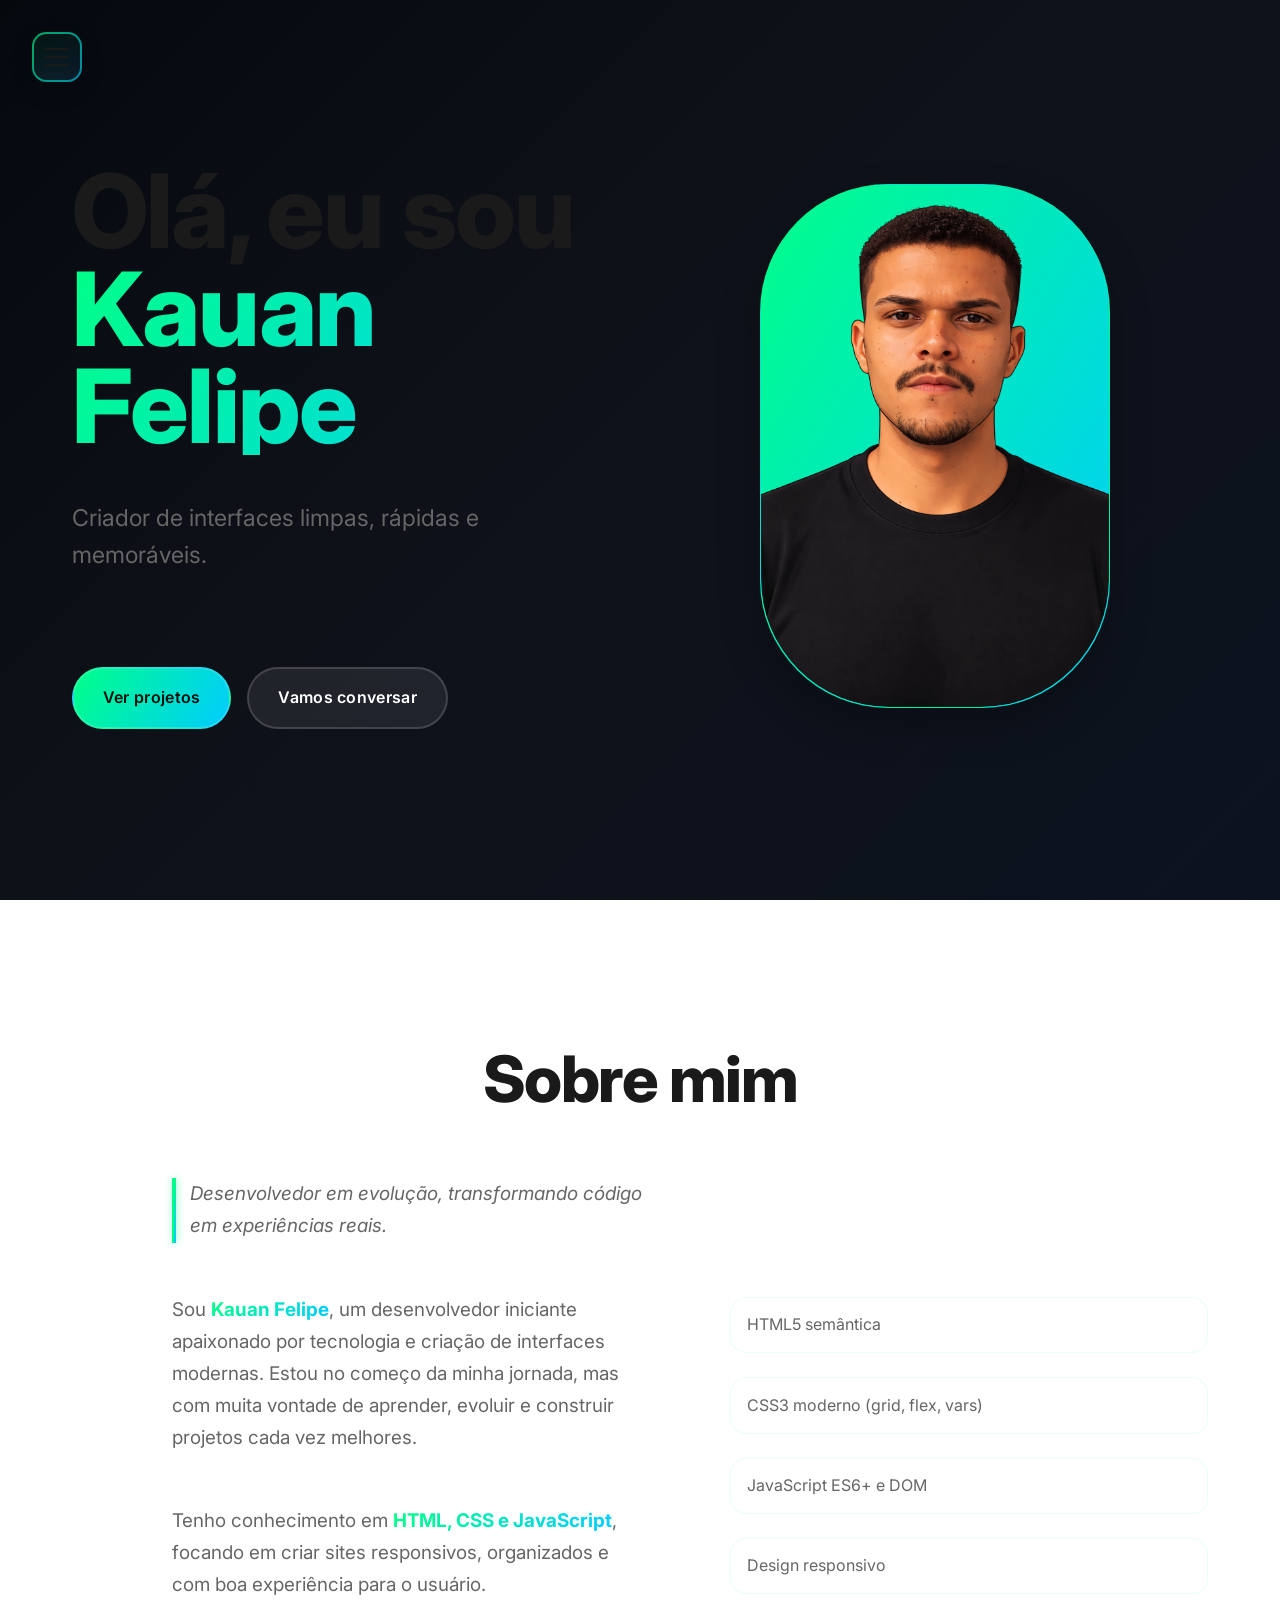
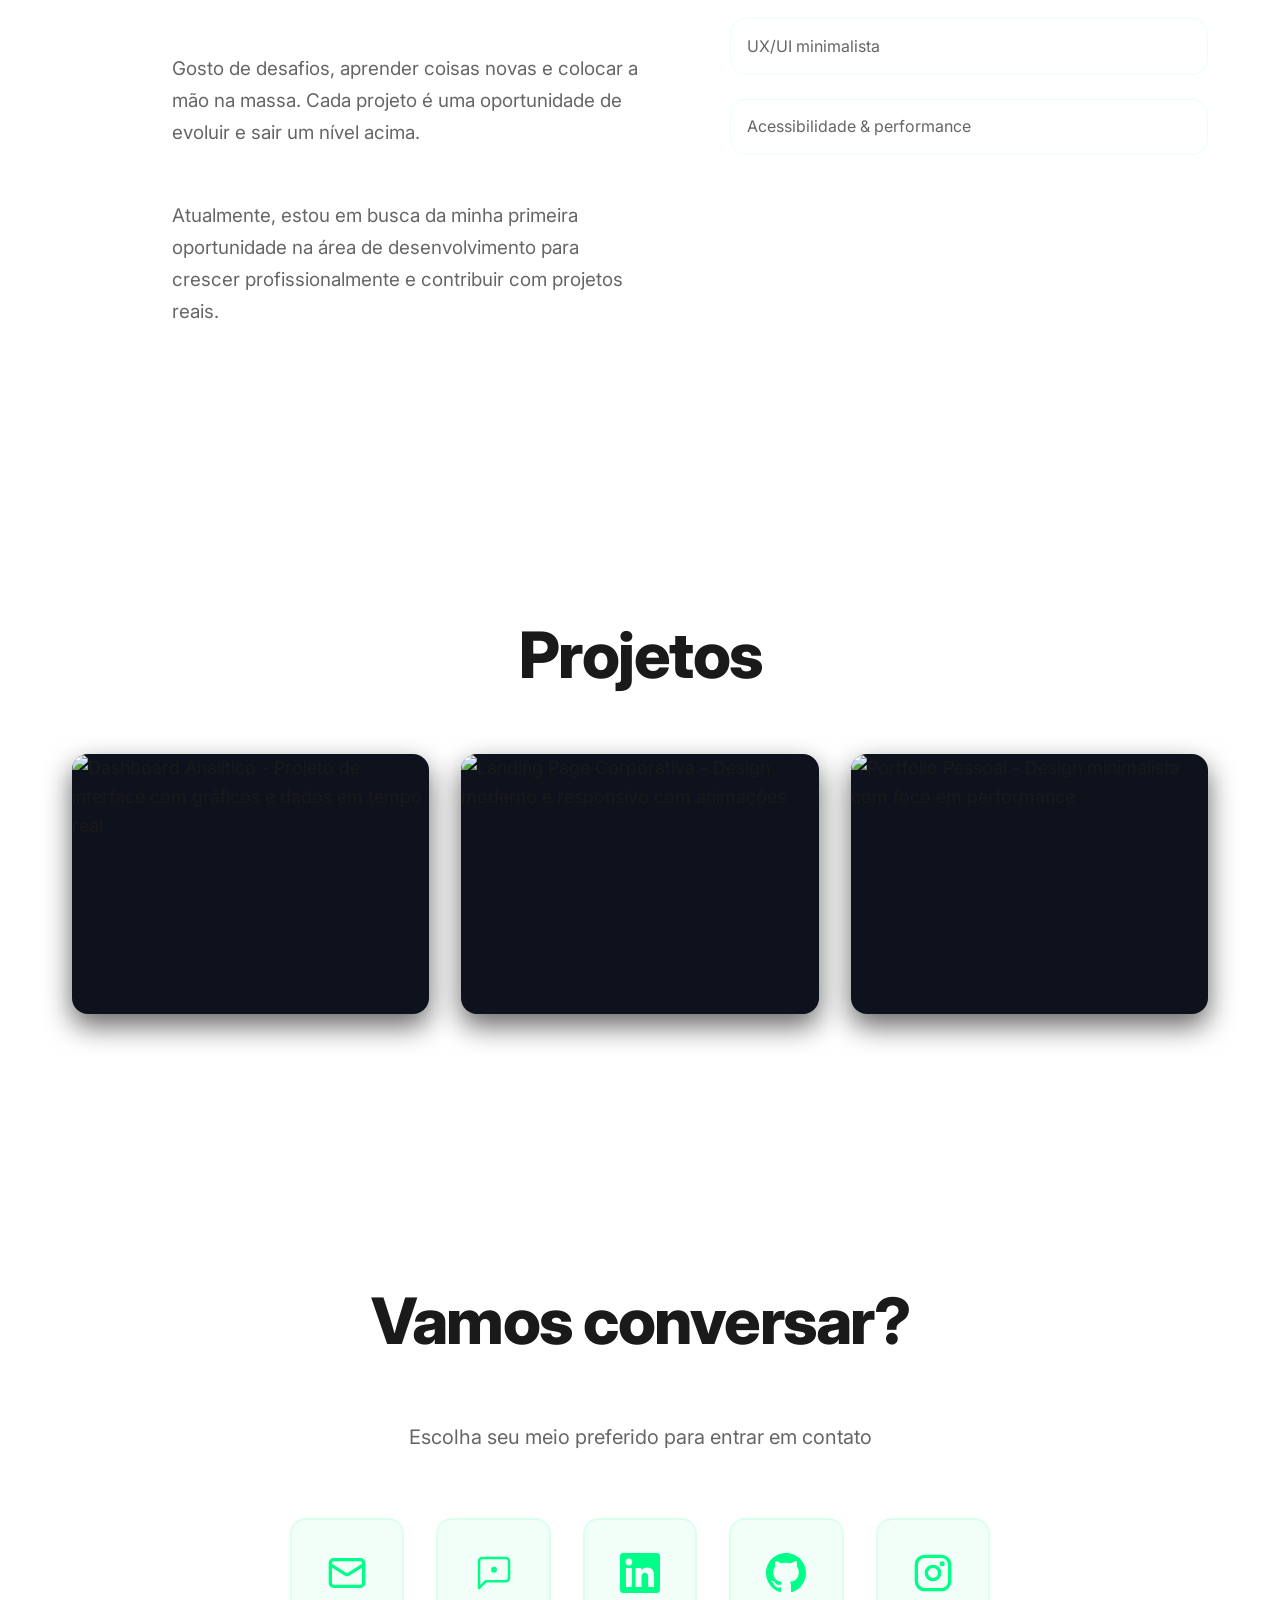
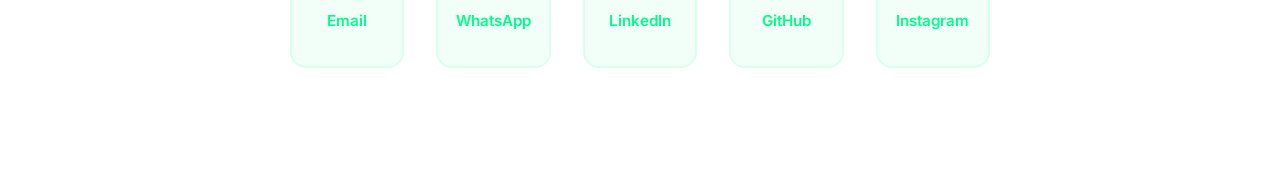
==== Portfolio/index.html @ 5ed7df3d "Add files via upload" ====
﻿<!DOCTYPE html>
<html lang="pt-BR">
<head>
  <meta charset="UTF-8" />
  <meta name="viewport" content="width=device-width, initial-scale=1.0, viewport-fit=cover" />
  <meta name="theme-color" content="#0a0a0a" />
  <meta name="description" content="Portfólio de Kauan Felipe - Desenvolvedor Front-end e Designer de interfaces" />
  <title>Kauan Felipe | Portfólio</title>
  <link rel="icon" type="image/x-icon" href="assets/img/Logo.png" />
  <link rel="preconnect" href="https://fonts.googleapis.com" />
  <link rel="preconnect" href="https://fonts.gstatic.com" crossorigin />
  <link href="https://fonts.googleapis.com/css2?family=Inter:wght@300;400;500;600;700;800&display=swap" rel="stylesheet" />
  <link rel="stylesheet" href="https://cdn.jsdelivr.net/npm/bootstrap-icons@1.11.3/font/bootstrap-icons.min.css" />
  <link rel="stylesheet" href="assets/css/style.css" />
</head>
<body>
  <!-- Botão Hamburger Fixo -->
  <button class="menu-toggle" id="menuToggle" aria-label="Abrir menu" aria-controls="sidebar" aria-expanded="false" type="button">
    <span></span>
    <span></span>
    <span></span>
  </button>

  <!-- Sidebar -->
  <nav class="sidebar" id="sidebar" aria-label="Menu lateral" tabindex="-1">
    <div class="logo-container">
      <img src="assets/img/Logo.png" alt="Logo de Kauan Felipe" class="logo-sidebar" loading="lazy" />
    </div>
    <ul class="nav-menu">
      <li><a href="#home" class="nav-item active"><i class="bi bi-house-door" aria-hidden="true"></i> Início</a></li>
      <li><a href="#about" class="nav-item"><i class="bi bi-person" aria-hidden="true"></i> Sobre</a></li>
      <li><a href="#projects" class="nav-item"><i class="bi bi-briefcase" aria-hidden="true"></i> Projetos</a></li>
      <li><a href="#contact" class="nav-item"><i class="bi bi-envelope" aria-hidden="true"></i> Contato</a></li>
    </ul>
    <div class="sidebar-footer">
      <p class="sidebar-copy">&copy; <span id="sidebarYear"></span> Kauan Felipe</p>
    </div>
  </nav>

  <!-- Overlay -->
  <div class="sidebar__overlay" id="overlay" tabindex="-1" aria-hidden="true"></div>

  <!-- Conteúdo principal -->
  <main class="main" id="main-content">
    <section id="home" class="hero">
      <div class="container hero__grid">
        <div class="hero__left reveal">
          <h1 class="hero__title">
            <span class="hero__line">Olá, eu sou</span>
            <span class="hero__line highlight">Kauan Felipe</span>
          </h1>
          <p class="hero__subtitle">Criador de interfaces limpas, rápidas e memoráveis.</p>
          <div class="hero__actions">
            <a href="#projects" class="btn btn--primary">Ver projetos</a>
            <a href="#contact" class="btn btn--secondary">Vamos conversar</a>
          </div>
        </div>

        <div class="hero__right reveal">
          <picture>
            <img src="assets/img/foto.png" alt="Kauan Felipe - Desenvolvedor Front-end" loading="lazy" class="hero__photo" />
          </picture>
        </div>
      </div>
    </section>

    <section id="about" class="section reveal">
      <div class="container">
        <h2 class="section__title">Sobre mim</h2>
        <div class="about__grid">
          <div class="about__text">
          <p class="destaque">Desenvolvedor em evolução, transformando código em experiências reais.</p>
    <p>Sou <strong>Kauan Felipe</strong>, um desenvolvedor iniciante apaixonado por tecnologia e criação de interfaces modernas.
      Estou no começo da minha jornada, mas com muita vontade de aprender, evoluir e construir projetos cada vez melhores.</p>
    <p>
      Tenho conhecimento em <strong>HTML, CSS e JavaScript</strong>, focando em criar sites responsivos, organizados e com boa experiência para o usuário.
    </p>
    <p>Gosto de desafios, aprender coisas novas e colocar a mão na massa. Cada projeto é uma oportunidade de evoluir e sair um nível acima. </p>
    <p>Atualmente, estou em busca da minha primeira oportunidade na área de desenvolvimento para crescer profissionalmente e contribuir com projetos reais.</p>
          </div>
          <div class="about__skills">
            <h3>Habilidades</h3>
            <ul class="status">
              <li>HTML5 semântica</li>
              <li>CSS3 moderno (grid, flex, vars)</li>
              <li>JavaScript ES6+ e DOM</li>
              <li>Design responsivo</li>
              <li>UX/UI minimalista</li>
              <li>Acessibilidade & performance</li>
            </ul>
          </div>
        </div>
      </div>
    </section>

    <section id="projects" class="section reveal">
      <div class="container">
        <h2 class="section__title">Projetos</h2>
        <div class="projects__grid">
          <article class="project">
            <div class="project__image">
              <img src="https://images.unsplash.com/photo-1519389950473-47ba0277781c?w=600&h=450&fit=crop" alt="Dashboard Analítico - Projeto de interface com gráficos e dados em tempo real" loading="lazy" />
              <div class="project__overlay">
                <h3>Dashboard Analítico</h3>
                <p>JavaScript, CSS Grid, API REST</p>
                <a href="#" class="project__link">Ver projeto →</a>
              </div>
            </div>
          </article>

          <article class="project">
            <div class="project__image">
              <img src="https://images.unsplash.com/photo-1498050108023-c5249f4df085?w=600&h=450&fit=crop" alt="Landing Page Corporativa - Design moderno e responsivo com animações" loading="lazy" />
              <div class="project__overlay">
                <h3>Landing Page Corporativa</h3>
                <p>SEO técnico, animações CSS, responsividade</p>
                <a href="#" class="project__link">Ver projeto →</a>
              </div>
            </div>
          </article>

          <article class="project">
            <div class="project__image">
              <img src="https://images.unsplash.com/photo-1521791136064-7986c2920216?w=600&h=450&fit=crop" alt="Portfólio Pessoal - Design minimalista com foco em performance" loading="lazy" />
              <div class="project__overlay">
                <h3>Portfólio Pessoal</h3>
                <p>Arquitetura visual, performance e animação</p>
                <a href="#" class="project__link">Ver projeto →</a>
              </div>
            </div>
          </article>
        </div>
      </div>
    </section>

    <section id="contact" class="section reveal">
      <div class="container contact">
        <h2 class="section__title">Vamos conversar?</h2>
        <p class="contact__subtitle">Escolha seu meio preferido para entrar em contato</p>
        
        <div class="contact__channels" role="list">
          <a href="mailto:contato.kauanfelipeoli@gmail.com" class="contact__icon" role="listitem" title="Email" aria-label="Enviar email">
            <svg class="icon" viewBox="0 0 24 24" fill="none" stroke="currentColor" stroke-width="2" aria-hidden="true">
              <rect x="2" y="4" width="20" height="16" rx="2"></rect>
              <path d="m22 7-8.97 5.7a1.94 1.94 0 0 1-2.06 0L2 7"></path>
            </svg>
            <span class="icon__label">Email</span>
          </a>
          
          <a href="https://wa.me/5538984352816" target="_blank" rel="noopener noreferrer" class="contact__icon" role="listitem" title="WhatsApp" aria-label="Conversar no WhatsApp">
            <svg class="icon" viewBox="0 0 24 24" fill="none" stroke="currentColor" stroke-width="1.5" stroke-linecap="round" stroke-linejoin="round" aria-hidden="true">
              <path d="M21 15a2 2 0 0 1-2 2H7l-4 4V5a2 2 0 0 1 2-2h14a2 2 0 0 1 2 2z"></path>
              <circle cx="12" cy="10" r="1"></circle>
            </svg>
            <span class="icon__label">WhatsApp</span>
          </a>
          
          <a href="https://www.linkedin.com/in/kauanfos004" target="_blank" rel="noopener noreferrer" class="contact__icon" role="listitem" title="LinkedIn" aria-label="Conectar no LinkedIn">
            <svg class="icon" viewBox="0 0 24 24" fill="currentColor" aria-hidden="true">
              <path d="M20.447 20.452h-3.554v-5.569c0-1.328-.027-3.037-1.852-3.037-1.853 0-2.136 1.445-2.136 2.939v5.667H9.351V9h3.414v1.561h.046c.477-.9 1.637-1.85 3.37-1.85 3.601 0 4.267 2.37 4.267 5.455v6.286zM5.337 7.433c-1.144 0-2.063-.926-2.063-2.065 0-1.138.92-2.063 2.063-2.063 1.14 0 2.064.925 2.064 2.063 0 1.139-.925 2.065-2.064 2.065zm1.782 13.019H3.555V9h3.564v11.452zM22.225 0H1.771C.792 0 0 .774 0 1.729v20.542C0 23.227.792 24 1.771 24h20.451C23.2 24 24 23.227 24 22.271V1.729C24 .774 23.2 0 22.222 0h.003z"/>
            </svg>
            <span class="icon__label">LinkedIn</span>
          </a>
          
          <a href="https://github.com/KAUANZn004" target="_blank" rel="noopener noreferrer" class="contact__icon" role="listitem" title="GitHub" aria-label="Ver GitHub">
            <svg class="icon" viewBox="0 0 24 24" fill="currentColor" aria-hidden="true">
              <path d="M12 0c-6.626 0-12 5.373-12 12 0 5.302 3.438 9.8 8.207 11.387.599.111.793-.261.793-.577v-2.234c-3.338.726-4.033-1.416-4.033-1.416-.546-1.387-1.333-1.756-1.333-1.756-1.089-.745.083-.729.083-.729 1.205.084 1.839 1.237 1.839 1.237 1.07 1.834 2.807 1.304 3.492.997.107-.775.418-1.305.762-1.604-2.665-.305-5.467-1.334-5.467-5.931 0-1.311.469-2.381 1.236-3.221-.124-.303-.535-1.524.117-3.176 0 0 1.008-.322 3.301 1.23.957-.266 1.983-.399 3.003-.404 1.02.005 2.047.138 3.006.404 2.291-1.552 3.297-1.23 3.297-1.23.653 1.653.242 2.874.118 3.176.77.84 1.235 1.911 1.235 3.221 0 4.609-2.807 5.624-5.479 5.921.43.372.823 1.102.823 2.222v 3.293c0 .319.192.694.801.576 4.765-1.589 8.199-6.086 8.199-11.386 0-6.627-5.373-12-12-12z"/>
            </svg>
            <span class="icon__label">GitHub</span>
          </a>
          
          <a href="https://www.instagram.com/kauanfel_4" target="_blank" rel="noopener noreferrer" class="contact__icon" role="listitem" title="Instagram" aria-label="Seguir no Instagram">
            <svg class="icon" viewBox="0 0 24 24" fill="currentColor" aria-hidden="true">
              <rect x="2" y="2" width="20" height="20" rx="5" ry="5" fill="none" stroke="currentColor" stroke-width="2"/>
              <circle cx="12" cy="12" r="4" fill="none" stroke="currentColor" stroke-width="2"/>
              <circle cx="17.5" cy="6.5" r="1.5" fill="currentColor"/>
            </svg>
            <span class="icon__label">Instagram</span>
          </a>
        </div>
      </div>
    </section>
  </main>

  <div id="particles-js"></div>

  <script src="https://cdn.jsdelivr.net/npm/particles.js"></script>
  <script src="assets/js/script.js" defer></script>
</body>
</html>
---- Portfolio/assets/css/style.css ----
﻿/* ============================================
   CSS VARIABLES & RESET
   ============================================ */
:root {
  --bg: #0a0a0a;
  --text: #f8f8f8;
  --muted: #9fa6b2;
  --base: #ffffff;
  --accent-a: #00ff88;
  --accent-b: #00ccff;
  --radius: 1rem;
  
  /* Responsive spacing */
  --space-xs: clamp(0.5rem, 2vw, 1rem);
  --space-sm: clamp(1rem, 3vw, 1.5rem);
  --space-md: clamp(1.5rem, 4vw, 2rem);
  --space-lg: clamp(2rem, 6vw, 3rem);
  --space-xl: clamp(3rem, 8vw, 5rem);
  
  /* Fluid typography */
  --fs-xs: clamp(0.75rem, 1.5vw, 0.875rem);
  --fs-sm: clamp(0.875rem, 1.8vw, 1rem);
  --fs-base: clamp(1rem, 2vw, 1.125rem);
  --fs-lg: clamp(1.125rem, 2.5vw, 1.5rem);
  --fs-xl: clamp(1.5rem, 3.5vw, 2rem);
  --fs-2xl: clamp(2rem, 5vw, 3rem);
  --fs-3xl: clamp(2.5rem, 6vw, 3.5rem);
  --fs-4xl: clamp(3rem, 8vw, 5rem);
  --fs-5xl: clamp(3.5rem, 10vw, 6.5rem);
}

/* Reset */
*,
*::before,
*::after {
  box-sizing: border-box;
  margin: 0;
  padding: 0;
}

html {
  scroll-behavior: smooth;
  -webkit-font-smoothing: antialiased;
  -moz-osx-font-smoothing: grayscale;
}

body {
  min-height: 100vh;
  background-color: var(--bg);
  color: var(--text);
  font-family: "Inter", system-ui, -apple-system, "Segoe UI", Roboto, "Helvetica Neue", sans-serif;
  font-size: var(--fs-base);
  line-height: 1.6;
  overflow-x: hidden;
  display: flex;
}

/* ============================================
   SIDEBAR
   ============================================ */
.sidebar {
  position: fixed;
  top: 0;
  left: 0;
  width: 100%;
  height: 100vh;
  max-width: 200px;
  background:
    radial-gradient(circle at top left, rgba(0, 255, 136, 0.14), transparent 42%),
    radial-gradient(circle at bottom right, rgba(0, 204, 255, 0.1), transparent 45%),
    linear-gradient(135deg, #05090e 0%, #0f1119 42%, #0c131f 100%);
  border-right: 1px solid rgba(0, 255, 136, 0.2);
  z-index: 1000;
  backdrop-filter: blur(8px);
  transform: translateX(-100%);
  transition: transform 0.4s cubic-bezier(0.4, 0, 0.2, 1);
  overflow-y: auto;
  -webkit-overflow-scrolling: touch;
}

.sidebar.active {
  transform: translateX(0);
}

.logo-container {
  display: flex;
  justify-content: center;
  align-items: center;
  margin-bottom: var(--space-lg);
  padding: var(--space-sm);
}

.logo-sidebar {
  width: clamp(60px, 15vw, 80px);
  height: auto;
  object-fit: contain;
  transition: all 0.3s ease;
}

.nav-menu {
  flex: 1;
  display: flex;
  flex-direction: column;
  gap: var(--space-sm);
}

.nav-item {
  display: flex;
  align-items: center;
  gap: var(--space-sm);
  padding: var(--space-sm);
  text-decoration: none;
  color: rgba(236, 246, 255, 0.9);
  border-radius: var(--radius);
  border: 1px solid transparent;
  transition: all 0.3s ease;
}

.nav-item:hover,
.nav-item.active {
  background: linear-gradient(120deg, rgba(0, 255, 136, 0.14), rgba(0, 204, 255, 0.12));
  border-color: rgba(0, 255, 136, 0.22);
}

.nav-item i {
  font-size: var(--fs-lg);
  line-height: 1;
  color: var(--accent-a);
  transition: color 0.3s ease, transform 0.3s ease;
}

.nav-item:hover i,
.nav-item.active i {
  color: var(--accent-b);
  transform: translateX(2px);
}

.sidebar-footer {
  margin-top: auto;
  display: flex;
  flex-direction: column;
  gap: var(--space-sm);
  padding-top: var(--space-md);
  border-top: 1px solid rgba(255, 255, 255, 0.05);
}

.sidebar-copy {
  color: rgba(236, 246, 255, 0.55);
  font-size: var(--fs-xs);
  text-align: center;
  letter-spacing: 0.02em;
}

.sidebar-footer .social__link {
  display: inline-flex;
  align-items: center;
  gap: 0.6rem;
  color: rgba(236, 246, 255, 0.75);
  text-decoration: none;
  font-size: var(--fs-sm);
  font-weight: 500;
  padding: 0.5rem 0.65rem;
  border-radius: 0.7rem;
  border: 1px solid transparent;
  background: rgba(255, 255, 255, 0.02);
  transition: all 0.3s ease;
}

.sidebar-footer .social__link i {
  color: var(--accent-a);
  font-size: 1rem;
  transition: color 0.3s ease, transform 0.3s ease;
}

.sidebar-footer .social__link:hover,
.sidebar-footer .social__link:focus {
  color: var(--base);
  background: linear-gradient(120deg, rgba(0, 255, 136, 0.14), rgba(0, 204, 255, 0.1));
  border-color: rgba(0, 255, 136, 0.22);
  transform: translateX(3px);
}

.sidebar-footer .social__link:hover i,
.sidebar-footer .social__link:focus i {
  color: var(--accent-b);
  transform: scale(1.08);
}

.sidebar__overlay {
  display: block;
  position: fixed;
  inset: 0;
  background: rgba(2, 7, 15, 0.62);
  z-index: 999;
  opacity: 0;
  visibility: hidden;
  pointer-events: none;
  transition: opacity 0.3s ease;
}

.sidebar__overlay.active {
  opacity: 1;
  visibility: visible;
  pointer-events: auto;
}

body.menu-open {
  overflow: hidden;
}

body.menu-open .menu-toggle {
  left: calc(200px + var(--space-sm));
}


.sidebar__logo:hover img,
.sidebar__logo:focus img {
  transform: scale(1.1);
}

/* ============================================
   MAIN LAYOUT
   ============================================ */
.main {
  flex: 1;
  width: 100%;
  margin-left: 0;
  transition: margin-left 0.4s ease;
}

.main.sidebar-active {
  margin-left: 200px;
}

/* ============================================
   MENU TOGGLE (HAMBURGER)
   ============================================ */
.menu-toggle {
  position: fixed;
  top: var(--space-md);
  left: var(--space-md);
  z-index: 1001;
  background:
    linear-gradient(rgba(5, 9, 14, 0.92), rgba(12, 19, 31, 0.92)) padding-box,
    linear-gradient(120deg, rgba(0, 255, 136, 0.65), rgba(0, 204, 255, 0.65)) border-box;
  border: 2px solid transparent;
  width: 50px;
  height: 50px;
  border-radius: 0.9rem;
  cursor: pointer;
  display: flex;
  flex-direction: column;
  justify-content: center;
  align-items: center;
  gap: 6px;
  padding: 0;
  transition: all 0.3s cubic-bezier(0.4, 0, 0.2, 1);
  backdrop-filter: blur(8px);
  box-shadow: 0 8px 24px rgba(0, 204, 255, 0.2);
}

.menu-toggle:hover {
  box-shadow: 0 10px 30px rgba(0, 255, 136, 0.28);
  transform: translateY(-1px);
}

.menu-toggle:focus {
  outline: 2px solid var(--accent-a);
  outline-offset: 2px;
}

.menu-toggle span {
  display: block;
  width: 24px;
  height: 2px;
  background: linear-gradient(120deg, #ffffff, #d8fff0);
  border-radius: 1px;
  transition: all 0.3s cubic-bezier(0.4, 0, 0.2, 1);
}

.menu-toggle[aria-expanded="true"] {
  box-shadow: 0 12px 32px rgba(0, 204, 255, 0.28);
}

/* Transformar hamburger em X ao abrir */
.menu-toggle[aria-expanded="true"] span:nth-child(1) {
  transform: rotate(45deg) translate(8px, 8px);
}

.menu-toggle[aria-expanded="true"] span:nth-child(2) {
  opacity: 0;
  transform: translateX(-10px);
}

.menu-toggle[aria-expanded="true"] span:nth-child(3) {
  transform: rotate(-45deg) translate(7px, -7px);
}

.container {
  width: 100%;
  max-width: 1200px;
  margin: 0 auto;
  padding: 0 var(--space-md);
}


/* ============================================
   HERO SECTION
   ============================================ */
.hero {
  min-height: 100vh;
  display: flex;
  align-items: center;
  justify-content: center;
  padding: var(--space-xl) 0;
  background: linear-gradient(135deg, #05090e 0%, #0f1119 42%, #0c131f 100%);
}

.hero__grid {
  display: grid;
  grid-template-columns: 1fr 1fr;
  gap: var(--space-lg);
  align-items: center;
  width: 100%;
}

.hero__left,
.hero__right {
  display: flex;
  flex-direction: column;
  gap: var(--space-md);
  width: 100%;
  min-width: 0;
}

.hero__title {
  font-weight: 800;
  font-size: var(--fs-5xl);
  line-height: 0.95;
  letter-spacing: -0.02em;
  margin: 0;
}

.hero__line {
  display: block;
}

.highlight {
  background: linear-gradient(120deg, #00ff88, #00ccff);
  -webkit-background-clip: text;
  -webkit-text-fill-color: transparent;
  background-clip: text;
  color: transparent;
}

.hero__subtitle {
  color: var(--muted);
  font-size: var(--fs-lg);
  margin: 0;
}

.hero__actions {
  display: flex;
  gap: var(--space-sm);
  flex-wrap: wrap;
  margin-top: var(--space-md);
}

.hero__photo {
  width: 100%;
  height: auto;
  max-width: 400px;
  aspect-ratio: auto;
  object-fit: contain;
  border-radius: 8rem;
  display: block;
  margin: 0 auto;
}

.hero__right {
  position: relative;
  background: linear-gradient(120deg, #00ff88, #00ccff);
  border: 1px solid rgba(0, 255, 136, 0.25);
  border-radius: 8rem;
  box-shadow: 0 20px 40px rgba(0, 0, 0, 0.25);
  padding: 0;
  overflow: hidden;
}

/* ============================================
   BUTTONS
   ============================================ */
.btn {
  display: inline-flex;
  align-items: center;
  justify-content: center;
  border-radius: 999px;
  border: 2px solid rgba(255, 255, 255, 0.15);
  font-weight: 600;
  font-size: var(--fs-sm);
  letter-spacing: 0.02em;
  cursor: pointer;
  transition: all 0.3s ease;
  padding: clamp(0.75rem, 2vw, 1rem) clamp(1.25rem, 3vw, 1.8rem);
  text-decoration: none;
  white-space: nowrap;
  outline: 2px solid transparent;
  outline-offset: 2px;
}

.btn:hover,
.btn:focus {
  outline-color: currentColor;
}

.btn--primary {
  background: linear-gradient(120deg, #00ff88, #00ccff);
  color: #03110a;
}

.btn--primary:hover,
.btn--primary:focus {
  transform: translateY(-2px);
  box-shadow: 0 15px 35px rgba(0, 204, 255, 0.22);
}

.btn--secondary {
  background: rgba(255, 255, 255, 0.08);
  color: var(--base);
}

.btn--secondary:hover,
.btn--secondary:focus {
  background: rgba(255, 255, 255, 0.18);
}

/* ============================================
   SECTIONS
   ============================================ */
.section {
  padding: var(--space-xl) 0;
}

.section__title {
  font-size: var(--fs-4xl);
  font-weight: 800;
  letter-spacing: -0.02em;
  margin-bottom: var(--space-lg);
  text-align: center;
}

.reveal {
  opacity: 0;
  transform: translateY(40px);
  transition: opacity 0.8s ease, transform 0.8s ease;
}

.reveal.visible {
  opacity: 1;
  transform: translateY(0);
}

/* ============================================
   ABOUT SECTION
   ============================================ */
.about__grid {
  display: grid;
  grid-template-columns: 1fr 1fr;
  gap: var(--space-lg);
  align-items: start;
}

.about__text {
  display: flex;
  flex-direction: column;
  gap: var(--space-md);
}

.about__text p {
  color: var(--muted);
  font-size: var(--fs-lg);
  margin: 0;
  line-height: 1.7;
}

.about__skills {
  display: flex;
  flex-direction: column;
  gap: var(--space-md);
}

.about__skills h3 {
  color: var(--base);
  font-size: var(--fs-xl);
  margin: 0;
}

.skills {
  list-style: none;
  display: grid;
  gap: 0.7rem;
}

.skills li {
  color: var(--muted);
  font-size: var(--fs-sm);
  position: relative;
  padding-left: 1.8rem;
  line-height: 1.6;
}

.skills li::before {
  content: "→";
  position: absolute;
  left: 0;
  color: var(--accent-a);
  font-weight: 700;
}

/* ============================================
   PROJECTS SECTION
   ============================================ */
.projects__grid {
  display: grid;
  grid-template-columns: repeat(auto-fit, minmax(280px, 1fr));
  gap: var(--space-lg);
}

.project {
  border-radius: var(--radius);
  overflow: hidden;
  background: #0d121d;
  box-shadow: 0 12px 28px rgba(0, 0, 0, 0.6);
  transition: transform 0.4s ease, box-shadow 0.4s ease;
  height: 100%;
  display: flex;
  flex-direction: column;
}

.project:hover,
.project:focus-within {
  transform: translateY(-6px);
  box-shadow: 0 20px 45px rgba(0, 0, 0, 0.7);
}

.project__image {
  position: relative;
  width: 100%;
  padding-bottom: 75%;
  overflow: hidden;
}

.project__image img {
  position: absolute;
  top: 0;
  left: 0;
  width: 100%;
  height: 100%;
  object-fit: cover;
  transition: transform 0.6s ease;
  display: block;
}

.project:hover img,
.project:focus-within img {
  transform: scale(1.08);
}

.project__overlay {
  position: absolute;
  inset: 0;
  background: linear-gradient(180deg, rgba(0, 0, 0, 0.1) 0%, rgba(1, 7, 20, 0.76) 100%);
  display: flex;
  flex-direction: column;
  justify-content: flex-end;
  padding: var(--space-md);
  opacity: 0;
  transition: opacity 0.3s ease;
}

.project:hover .project__overlay,
.project:focus-within .project__overlay {
  opacity: 1;
}

.project__overlay h3 {
  margin: 0 0 var(--space-xs) 0;
  font-size: var(--fs-xl);
  white-space: nowrap;
  overflow: hidden;
  text-overflow: ellipsis;
}

.project__overlay p {
  margin: 0 0 var(--space-sm) 0;
  color: var(--muted);
  font-size: var(--fs-sm);
  white-space: nowrap;
  overflow: hidden;
  text-overflow: ellipsis;
}

.project__link {
  color: var(--accent-a);
  font-weight: 700;
  text-decoration: none;
  font-size: var(--fs-sm);
  transition: color 0.3s ease;
}

.project__link:hover,
.project__link:focus {
  color: var(--accent-b);
  outline: 2px solid var(--accent-b);
  outline-offset: 2px;
}

/* ============================================
   CONTACT SECTION
   ============================================ */
.contact {
  text-align: center;
}

.contact__subtitle {
  color: var(--muted);
  font-size: var(--fs-lg);
  margin: 0 auto var(--space-xl);
  max-width: 600px;
  line-height: 1.7;
}

.contact__channels {
  display: grid;
  grid-template-columns: repeat(auto-fit, minmax(100px, 1fr));
  gap: var(--space-lg);
  max-width: 700px;
  margin: 0 auto;
  list-style: none;
}

.contact__icon {
  display: flex;
  flex-direction: column;
  align-items: center;
  justify-content: center;
  gap: var(--space-sm);
  text-decoration: none;
  padding: var(--space-md);
  border-radius: var(--radius);
  background: rgba(0, 255, 136, 0.05);
  border: 2px solid rgba(0, 255, 136, 0.1);
  transition: all 0.3s ease;
  color: var(--base);
  outline: 2px solid transparent;
  outline-offset: 2px;
  min-height: 140px;
}

.contact__icon:hover,
.contact__icon:focus {
  background: linear-gradient(135deg, rgba(0, 255, 136, 0.15), rgba(0, 204, 255, 0.1));
  border-color: rgba(0, 255, 136, 0.3);
  transform: translateY(-6px);
  box-shadow: 0 12px 28px rgba(0, 255, 136, 0.15);
  outline-color: var(--accent-a);
}

.contact__icon .icon {
  width: clamp(2rem, 5vw, 2.5rem);
  height: auto;
  display: block;
  transition: transform 0.3s ease, color 0.3s ease;
  color: #00ff88;
}

.contact__icon:hover .icon,
.contact__icon:focus .icon {
  transform: scale(1.15);
  color: #00ccff;
}

.contact__icon .icon__label {
  font-size: var(--fs-xs);
  font-weight: 600;
  color: var(--muted);
  transition: color 0.3s ease;
  white-space: nowrap;
}

.contact__icon:hover .icon__label,
.contact__icon:focus .icon__label {
  color: var(--base);
}

/* ============================================
   MEDIA QUERIES (Mobile-First)
   ============================================ */

/* Small Mobile Devices (< 480px) */
@media (max-width: 479px) {
  :root {
    --fs-5xl: clamp(2rem, 8vw, 3rem);
  }

  .sidebar {
    width: 80vw;
    max-width: 300px;
  }

  .main {
    margin-left: 0;
  }

  .main.sidebar-active {
    margin-left: 0;
  }

  .hero {
    padding: var(--space-lg) 0;
  }

  .hero__grid {
    gap: var(--space-md);
  }

  .hero__actions {
    flex-direction: column;
  }

  .btn {
    width: 100%;
  }

  .about__grid {
    grid-template-columns: 1fr;
  }

  .projects__grid {
    grid-template-columns: 1fr;
  }

  .contact__channels {
    grid-template-columns: repeat(2, 1fr);
    gap: var(--space-md);
  }

  .contact__icon {
    min-height: 120px;
    padding: var(--space-sm);
  }

  .nav__list {
    gap: 1.25rem;
  }

  .section {
    padding: var(--space-lg) 0;
  }
}

/* Tablets (480px - 768px) */
@media (min-width: 480px) and (max-width: 768px) {
  .sidebar {
    width: 80vw;
    max-width: 300px;
  }

  .main {
    margin-left: 0;
  }

  .main.sidebar-active {
    margin-left: 0;
  }

  .hero__grid {
    grid-template-columns: 1fr;
    gap: var(--space-lg);
  }

  .hero__right {
    order: -1;
  }

  .hero__left {
    text-align: center;
  }

  .hero__actions {
    justify-content: center;
  }

  .about__grid {
    grid-template-columns: 1fr;
  }

  .projects__grid {
    grid-template-columns: 1fr;
  }

  .contact__channels {
    grid-template-columns: repeat(3, 1fr);
    gap: var(--space-md);
  }

  .contact__icon {
    min-height: 130px;
  }

  .hero {
    padding: var(--space-lg) 0;
  }

  .section {
    padding: var(--space-lg) 0;
  }
}

/* Desktop / Large Tablet (> 768px) */
@media (min-width: 769px) {
  .hero__left {
    text-align: left;
  }

  .hero__actions {
    justify-content: flex-start;
  }

  .about__grid {
    gap: var(--space-xl);
  }

  .contact__channels {
    grid-template-columns: repeat(5, 1fr);
    gap: var(--space-lg);
  }

  .contact__icon {
    min-height: 150px;
  }
}

/* Extra Large Screens (> 1200px) */
@media (min-width: 1201px) {
  .container {
    max-width: 1400px;
  }

  .project__image {
    padding-bottom: 70%;
  }
}

/* Ultra Wide Screens (> 1600px) */
@media (min-width: 1601px) {
  .container {
    max-width: 1600px;
  }
}

/* Landscape Orientation */
@media (max-height: 600px) and (orientation: landscape) {
  .hero {
    min-height: auto;
    padding: var(--space-md) 0;
  }

  .nav__list {
    gap: 0.75rem;
  }

  .hero__title {
    font-size: var(--fs-3xl);
  }
}

/* Reduced Motion */
@media (prefers-reduced-motion: reduce) {
  *,
  *::before,
  *::after {
    animation-duration: 0.01ms !important;
    animation-iteration-count: 1 !important;
    transition-duration: 0.01ms !important;
  }

  html {
    scroll-behavior: auto;
  }
}

/* High Contrast */
@media (prefers-contrast: more) {
  :root {
    --muted: #c4cad1;
  }

  .nav__link,
  .social__link {
    font-weight: 600;
  }
}

/* Dark Mode (native preference - already dark by default) */
@media (prefers-color-scheme: light) {
  :root {
    --bg: #ffffff;
    --text: #1a1a1a;
    --muted: #666666;
  }

  body {
    background-color: var(--bg);
    color: var(--text);
  }

  .sidebar {
    background: linear-gradient(135deg, #ffffff 0%, #f5f5f5 100%);
    border-right-color: rgba(0, 0, 0, 0.1);
  }

  .menu-toggle {
    background:
      linear-gradient(rgba(255, 255, 255, 0.95), rgba(245, 245, 245, 0.95)) padding-box
      linear-gradient(120deg, rgba(0, 180, 98, 0.55), rgba(0, 140, 200, 0.55)) border-box;
    box-shadow: 0 8px 24px rgba(0, 0, 0, 0.12);
  }

  .menu-toggle span {
    background: #1a1a1a;
  }

  .sidebar__overlay {
    background: rgba(20, 26, 36, 0.4);
  }

  .nav__link {
    color: #999;
  }

  .social__link {
    color: #bbb;
  }

  .hero {
    background: linear-gradient(135deg, #ffffff 0%, #f9f9f9 42%, #f0f0f0 100%);
  }

  .project {
    background: #f5f5f5;
  }

  .contact__icon {
    background: rgba(0, 255, 136, 0.08);
  }
}

/* SIDEBAR STYLING */
.sidebar {
  position: fixed;
  top: 0;
  left: 0;
  width: 200px;
  height: 100vh;
  background: linear-gradient(135deg, #0a0a0a 0%, #0f0f0f 100%);
  border-right: 1px solid rgba(255, 255, 255, 0.05);
  padding: 0;
  z-index: 1000;
  backdrop-filter: blur(8px);
  transition: transform 0.4s cubic-bezier(0.4, 0, 0.2, 1);
}

.sidebar__overlay {
  display: block;
  position: fixed;
  top: 0;
  left: 0;
  width: 100%;
  height: 100%;
  background: rgba(0, 0, 0, 0.8);
  z-index: 999;
  opacity: 0;
  visibility: hidden;
  pointer-events: none;
  transition: opacity 0.3s ease;
}

.sidebar__overlay.active {
  opacity: 1;
  visibility: visible;
  pointer-events: auto;
}

.sidebar__content {
  display: flex;
  flex-direction: column;
  height: 100%;
  padding: 3rem 2rem;
  position: relative;
}

.sidebar__logo {
  display: flex;
  justify-content: center;
  align-items: center;
  margin-bottom: 3rem;
  transition: all 0.3s ease;
  padding: 1rem 0.5rem;
  border-radius: 0.5rem;
  position: relative;
  text-decoration: none;
}

.sidebar__logo img {
  width: 80px;
  height: 80px;
  object-fit: contain;
  transition: all 0.3s ease;
}

.sidebar__logo:hover img {
  transform: translateX(4px);
}

.sidebar__logo:hover::after {
  width: 100%;
}

.sidebar__nav {
  flex: 1;
  display: flex;
  flex-direction: column;
  justify-content: flex-start;
}

.nav__list {
  list-style: none;
  display: flex;
  flex-direction: column;
  gap: 2rem;
}

.nav__link {
  color: #666;
  text-decoration: none;
  font-size: 1rem;
  font-weight: 500;
  position: relative;
  padding-left: 0.75rem;
  transition: color 0.3s ease;
}

.nav__link:hover {
  color: var(--base);
}

.nav__link.active {
  color: var(--base);
  border-left: 3px solid var(--accent-a);
  padding-left: 0.5rem;
}

/* REDES SOCIAIS */
.sidebar__social {
  display: flex;
  flex-direction: column;
  gap: 1.2rem;
  position: relative;
  bottom: 2rem;
  left: 2rem;
  right: 2rem;
}

.social__link {
  color: #444;
  text-decoration: none;
  font-size: 0.95rem;
  font-weight: 500;
  transition: color 0.3s ease;
}

.social__link:hover {
  color: var(--base);
}

/* HAMBURGUER BUTTON */
.hamburger {
  display: none;
  position: fixed;
  top: 1.5rem;
  right: 1.5rem;
  width: 50px;
  height: 50px;
  background: rgba(255, 255, 255, 0.1);
  border: 1px solid rgba(255, 255, 255, 0.1);
  border-radius: 50%;
  flex-direction: column;
  justify-content: center;
  align-items: center;
  gap: 6px;
  cursor: pointer;
  z-index: 2000;
  transition: all 0.3s ease;
}

.hamburger:hover {
  background: rgba(255, 255, 255, 0.15);
}

.hamburger span {
  width: 24px;
  height: 2px;
  background: var(--base);
  border-radius: 2px;
  transition: all 0.3s ease;
}

.hamburger.active span:nth-child(1) {
  transform: rotate(45deg) translateY(10px);
}

.hamburger.active span:nth-child(2) {
  opacity: 0;
}

.hamburger.active span:nth-child(3) {
  transform: rotate(-45deg) translateY(-10px);
}

/* MAIN CONTENT */
.main {
  margin-left: var(--sidebar-width);
  transition: margin-left 0.4s ease;
}

.container {
  width: 100%;
  max-width: 1200px;
  margin: 0 auto;
  padding: 0 clamp(1rem, 4vw, 2rem);
}

/* HERO SECTION */
.hero {
  min-height: 100vh;
  display: flex;
  align-items: center;
  justify-content: center;
  position: relative;
  padding-top: 4.5rem;
  background: linear-gradient(135deg, #05090e 0%, #0f1119 42%, #0c131f 100%);
}

.hero__grid {
  display: grid;
  grid-template-columns: 1fr 1fr;
  gap: 2.8rem;
  align-items: center;
  width: min(100%, 1350px);
}

.hero__left,
.hero__right {
  display: flex;
  flex-direction: column;
  gap: 1.3rem;
}

.hero__right {
  position: relative;
  left: 0;
  width: 100%;
  max-width: 350px;
  background: linear-gradient(120deg, #00ff88, #00ccff);
  border: 1px solid rgba(0, 255, 136, 0.25);
  border-radius: 8rem;
  box-shadow: 0 20px 40px rgba(0, 0, 0, 0.25);
  margin: 0 auto;
}

.hero__photo {
  width: 100%;
  max-width: 350px;
  height: auto;
  border-radius: 8rem;
  object-fit: contain;
  display: block;
  margin: 0 auto;
}

.hero__title {
  font-weight: 800;
  font-size: clamp(3rem, 8vw, 6.5rem);
  line-height: 0.95;
  letter-spacing: -1.8px;
  margin: 0;
}

.hero__line {
  display: block;
  object-fit: cover;
}

.highlight {
  background: linear-gradient(120deg, #00ff88, #00ccff);
  -webkit-background-clip: text;
  background-clip: text;
  color: transparent;
}

.hero__subtitle {
  color: var(--muted);
  font-size: clamp(1.05rem, 2vw, 1.45rem);
  margin-top: 1.5rem;
  margin-bottom: 2.5rem;
}

.hero__actions {
  display: flex;
  gap: 1rem;
  flex-wrap: wrap;
}

.btn {
  display: inline-block;
  border-radius: 999px;
  border: 2px solid rgba(255, 255, 255, 0.15);
  font-weight: 600;
  letter-spacing: 0.02em;
  cursor: pointer;
  transition: all 0.3s ease;
  padding: 1rem 1.8rem;
}

.btn--primary {
  background: linear-gradient(120deg, #00ff88, #00ccff);
  color: #03110a;
}

.btn--primary:hover {
  transform: translateY(-2px);
  box-shadow: 0 15px 35px rgba(0, 204, 255, 0.22);
}

.btn--secondary {
  background: rgba(255, 255, 255, 0.08);
  color: var(--base);
}

.btn--secondary:hover {
  background: rgba(255, 255, 255, 0.18);
}

.btn--large {
  margin-top: 1.75rem;
  font-size: 1.2rem;
  padding: 1.2rem 2.4rem;
}

.scroll-hint {
  position: relative;
  bottom: 1.75rem;
  left: 50%;
  transform: translateX(-50%);
  color: var(--muted);
  font-size: 0.95rem;
  letter-spacing: 0.09em;
  opacity: 0.9;
}

/* SECTIONS */
.section {
  padding: 8rem 0;
}

.section__title {
  font-size: clamp(2.6rem, 6vw, 4rem);
  font-weight: 800;
  letter-spacing: -1.5px;
  margin-bottom: 3rem;
  text-align: center;
}

.reveal {
  opacity: 0;
  transform: translateY(40px);
  transition: opacity 0.8s ease, transform 0.8s ease;
}

.reveal.visible {
  opacity: 1;
  transform: translateY(0);
}

/* ABOUT SECTION */
.about__grid {
  display: grid;
  margin-left: 100px;
  grid-template-columns: 1fr 1fr;
  gap: 5rem;
  align-items: start;
}

.about__text p,
.about__skills h3,
.skills li {
  color: var(--muted);
}

.about__text p {
  font-size: 1.18rem;
  margin-bottom: 1.2rem;
}

.about__skills h3 {
  position: relative;
  margin-left: 5rem;
  color: var(--base);
  margin-bottom: 1rem;
  font-size: 1.5rem;
}

.skills {
  position: relative;
  margin-left: 5rem;
  list-style: none;
  display: grid;
  gap: 0.7rem;
}

.skills li {
  position: relative;
  padding-left: 1.8rem;
  font-size: 1.1rem;
}

.skills li::before {
  content: "→";
  position: absolute;
  left: 0;
  color: var(--accent-a);
  font-weight: 700;
}

/* PROJECTS SECTION */
.projects__grid {
  display: grid;
  grid-template-columns: repeat(auto-fit, minmax(280px, 1fr));
  gap: 2rem;
}

.project {
  border-radius: var(--radius);
  overflow: hidden;
  background: #0d121d;
  box-shadow: 0 12px 28px rgba(0, 0, 0, 0.6);
  transition: transform 0.4s ease, box-shadow 0.4s ease;
}

.project:hover {
  transform: translateY(-6px);
  box-shadow: 0 20px 45px rgba(0, 0, 0, 0.7);
}

.project__image {
  position: relative;
  height: 260px;
}

.project__image img {
  object-fit: cover;
  width: 100%;
  height: 100%;
  transition: transform 0.6s ease;
}

.project:hover img {
  transform: scale(1.08);
}

.project__overlay {
  position: absolute;
  inset: 0;
  background: linear-gradient(180deg, rgba(0, 0, 0, 0.1) 0%, rgba(1, 7, 20, 0.76) 100%);
  display: flex;
  flex-direction: column;
  justify-content: flex-end;
  padding: 1.4rem;
  opacity: 0;
  transition: opacity 0.3s ease;
}

.project:hover .project__overlay,
.project:focus-within .project__overlay {
  opacity: 1;
}

.project__overlay h3 {
  margin-bottom: 0.4rem;
  font-size: 1.5rem;
}

.project__overlay p {
  margin-bottom: 1rem;
  color: var(--muted);
}

.project__link {
  color: var(--accent-a);
  font-weight: 700;
  text-decoration: none;
}

.project__link:hover {
  color: var(--accent-b);
}

/* CONTACT SECTION */
.contact {
  text-align: center;
}

.contact__subtitle {
  color: var(--muted);
  font-size: 1.25rem;
  margin-bottom: 4rem;
  max-width: 600px;
  margin-left: auto;
  margin-right: auto;
}

.contact__channels {
  display: grid;
  grid-template-columns: repeat(auto-fit, minmax(100px, 1fr));
  gap: 2rem;
  max-width: 700px;
  margin: 0 auto;
}

.contact__icon {
  display: flex;
  flex-direction: column;
  align-items: center;
  gap: 1rem;
  text-decoration: none;
  padding: 1.8rem 1.5rem;
  border-radius: 1rem;
  background: rgba(0, 255, 136, 0.05);
  border: 2px solid rgba(0, 255, 136, 0.1);
  transition: all 0.3s ease;
  color: var(--base);
}

.contact__icon:hover {
  background: linear-gradient(135deg, rgba(0, 255, 136, 0.15), rgba(0, 204, 255, 0.1));
  border-color: rgba(0, 255, 136, 0.3);
  transform: translateY(-6px);
  box-shadow: 0 12px 28px rgba(0, 255, 136, 0.15);
}

.contact__icon .icon {
  width: 2.5rem;
  height: 2.5rem;
  display: block;
  transition: transform 0.3s ease, color 0.3s ease;
  color: #00ff88;
}

.contact__icon:hover .icon {
  transform: scale(1.15);
  color: #00ccff;
}

.contact__icon .icon__label {
  font-size: 0.95rem;
  font-weight: 600;
  color: #00ff88;
  transition: color 0.3s ease;
}

.contact__icon:hover .icon__label {
  color: #00ccff;
}

@media (max-width: 980px) {
  .nav__list {
    gap: 1.25rem;
  }

  .about__grid {
    grid-template-columns: 1fr;
  }

  .hero__left {
    text-align: center;
  }

  .hero__title {
    letter-spacing: -1px;
  }

  .hero__actions {
    justify-content: center;
  }
}

/* TABLET (768px - 1024px) */
@media (max-width: 1024px) {
  :root {
    --sidebar-width: var(--sidebar-width-tablet);
  }

  .sidebar {
    width: var(--sidebar-width-tablet);
  }

  .main.sidebar-active {
    margin-left: var(--sidebar-width-tablet);
  }
}

/* MOBILE (< 768px) */
@media (max-width: 768px) {
  :root {
    --sidebar-width: 100vw;
  }

  .sidebar {
    width: 80vw;
    max-width: 320px;
    transform: translateX(-100%);
    z-index: 1001;
  }

  .sidebar.active {
    transform: translateX(0);
  }

  body.menu-open .menu-toggle {
    left: calc(min(80vw, 320px) + var(--space-sm));
  }

  .sidebar__overlay {
    display: block;
  }

  .hamburger {
    left: auto;
    right: 1.5rem;
  }

  .main.sidebar-active {
    margin-left: 0;
  }

  .hero__left {
    text-align: center;
  }

  .hero__title {
    letter-spacing: -1px;
  }

  .hero__actions {
    justify-content: center;
    flex-direction: column;
    width: 100%;
  }

  .btn {
    width: 100%;
    text-align: center;
  }

  .section {
    padding: 5rem 0;
  }

  .hero__grid {
    grid-template-columns: 1fr;
    text-align: center;
  }

  .hero__right {
    display: flex;
    justify-content: center;
  }

  .about__grid {
    grid-template-columns: 1fr;
    gap: 2rem;
  }

  .projects__grid {
    grid-template-columns: 1fr;
  }

  .project__image {
    height: 220px;
  }

  .contact__channels {
    grid-template-columns: repeat(3, 1fr);
    gap: 1.5rem;
  }

  .contact__icon {
    padding: 1.2rem 1rem;
  }

  .contact__icon .icon {
    font-size: 2rem;
  }

  .contact__icon .icon__label {
    font-size: 0.85rem;
  }

  .container {
    width: 100%;
    max-width: 1400px;
    margin: 0 auto;
    padding: 0 1rem;
  }
}

/* SMALL MOBILE (< 480px) */
@media (max-width: 480px) {
  .hero__title {
    font-size: clamp(2rem, 8vw, 3rem);
    letter-spacing: 0;
  }

  .hero__subtitle {
    font-size: 1rem;
  }

  .btn {
    padding: 0.8rem 1.5rem;
    font-size: 0.95rem;
  }

  .section__title {
    font-size: 2rem;
    margin-bottom: 2rem;
  }

  .sidebar__logo {
    width: 80px;
    height: 80px;
  }

  .nav__list {
    gap: 1.5rem;
  }

  .contact__channels {
    grid-template-columns: repeat(2, 1fr);
    gap: 1rem;
  }

  .contact__icon {
    padding: 1rem 0.8rem;
  }

  .contact__icon .icon {
    font-size: 1.8rem;
  }

  .contact__icon .icon__label {
    font-size: 0.75rem;
  }

  .section {
    padding: 3rem 0;
  }
}

/* EXTRA LARGE SCREENS (> 1400px) */
@media (min-width: 1401px) {
  .container {
    max-width: 1400px;
  }

  .hero__grid {
    width: min(100%, 1500px);
  }
}

/* Garantir copyright no final do sidebar */
.sidebar {
  display: flex;
  flex-direction: column;
}

.sidebar-footer {
  margin-top: auto;
  padding: var(--space-md) var(--space-sm) calc(var(--space-sm) + env(safe-area-inset-bottom));
}

/* ============================================
   ABOUT EXTRA (ESTILO DEV MODERNO)
   ============================================ */

/* frase destaque */
.destaque {
  font-size: var(--fs-lg);
  color: var(--muted);
  font-style: italic;
  position: relative;
  padding-left: 1rem;
  border-left: 2px solid var(--accent-a);
}

/* destaque glow leve */
.destaque::after {
  content: "";
  position: absolute;
  left: 0;
  top: 0;
  height: 100%;
  width: 2px;
  background: linear-gradient(180deg, var(--accent-a), var(--accent-b));
  box-shadow: 0 0 8px var(--accent-a);
}

/* deixar nome e tecnologias com cara tech */
.about__text strong {
  background: linear-gradient(120deg, var(--accent-a), var(--accent-b));
  -webkit-background-clip: text;
  background-clip: text;
  -webkit-text-fill-color: transparent;
  font-weight: 700;
}

/* LISTA STATUS (mini cards estilo github) */
.status {
  margin-top: var(--space-md);
  list-style: none;
  display: grid;
  gap: var(--space-sm);
}

/* CARD */
.status li {
  background: rgba(255, 255, 255, 0.03);
  border: 1px solid rgba(0, 255, 136, 0.08);
  padding: 0.9rem 1rem;
  border-radius: var(--radius);
  font-size: var(--fs-sm);
  color: var(--muted);
  transition: all 0.3s ease;
  backdrop-filter: blur(6px);
}

/* HOVER BONITO */
.status li:hover {
  transform: translateY(-4px);
  border-color: rgba(0, 255, 136, 0.3);
  box-shadow: 0 10px 25px rgba(0, 255, 136, 0.15);
  color: var(--base);
}

/* emoji alinhado */
.status li::marker {
  display: none;
}

/* animação suave ao aparecer */
.about__text p,
.destaque,
.status li {
  opacity: 0;
  transform: translateY(20px);
  animation: fadeUp 0.6s ease forwards;
}

.about__text p:nth-child(1) { animation-delay: 0.1s; }
.about__text p:nth-child(2) { animation-delay: 0.2s; }
.about__text p:nth-child(3) { animation-delay: 0.3s; }
.status li:nth-child(1) { animation-delay: 0.4s; }
.status li:nth-child(2) { animation-delay: 0.5s; }
.status li:nth-child(3) { animation-delay: 0.6s; }
.status li:nth-child(4) { animation-delay: 0.7s; }

@keyframes fadeUp {
  to {
    opacity: 1;
    transform: translateY(0);
  }
}

#particles-js {
  position: fixed;
  width: 100%;
  height: 100%;
  z-index: -1;
  top: 0;
  left: 0;
}
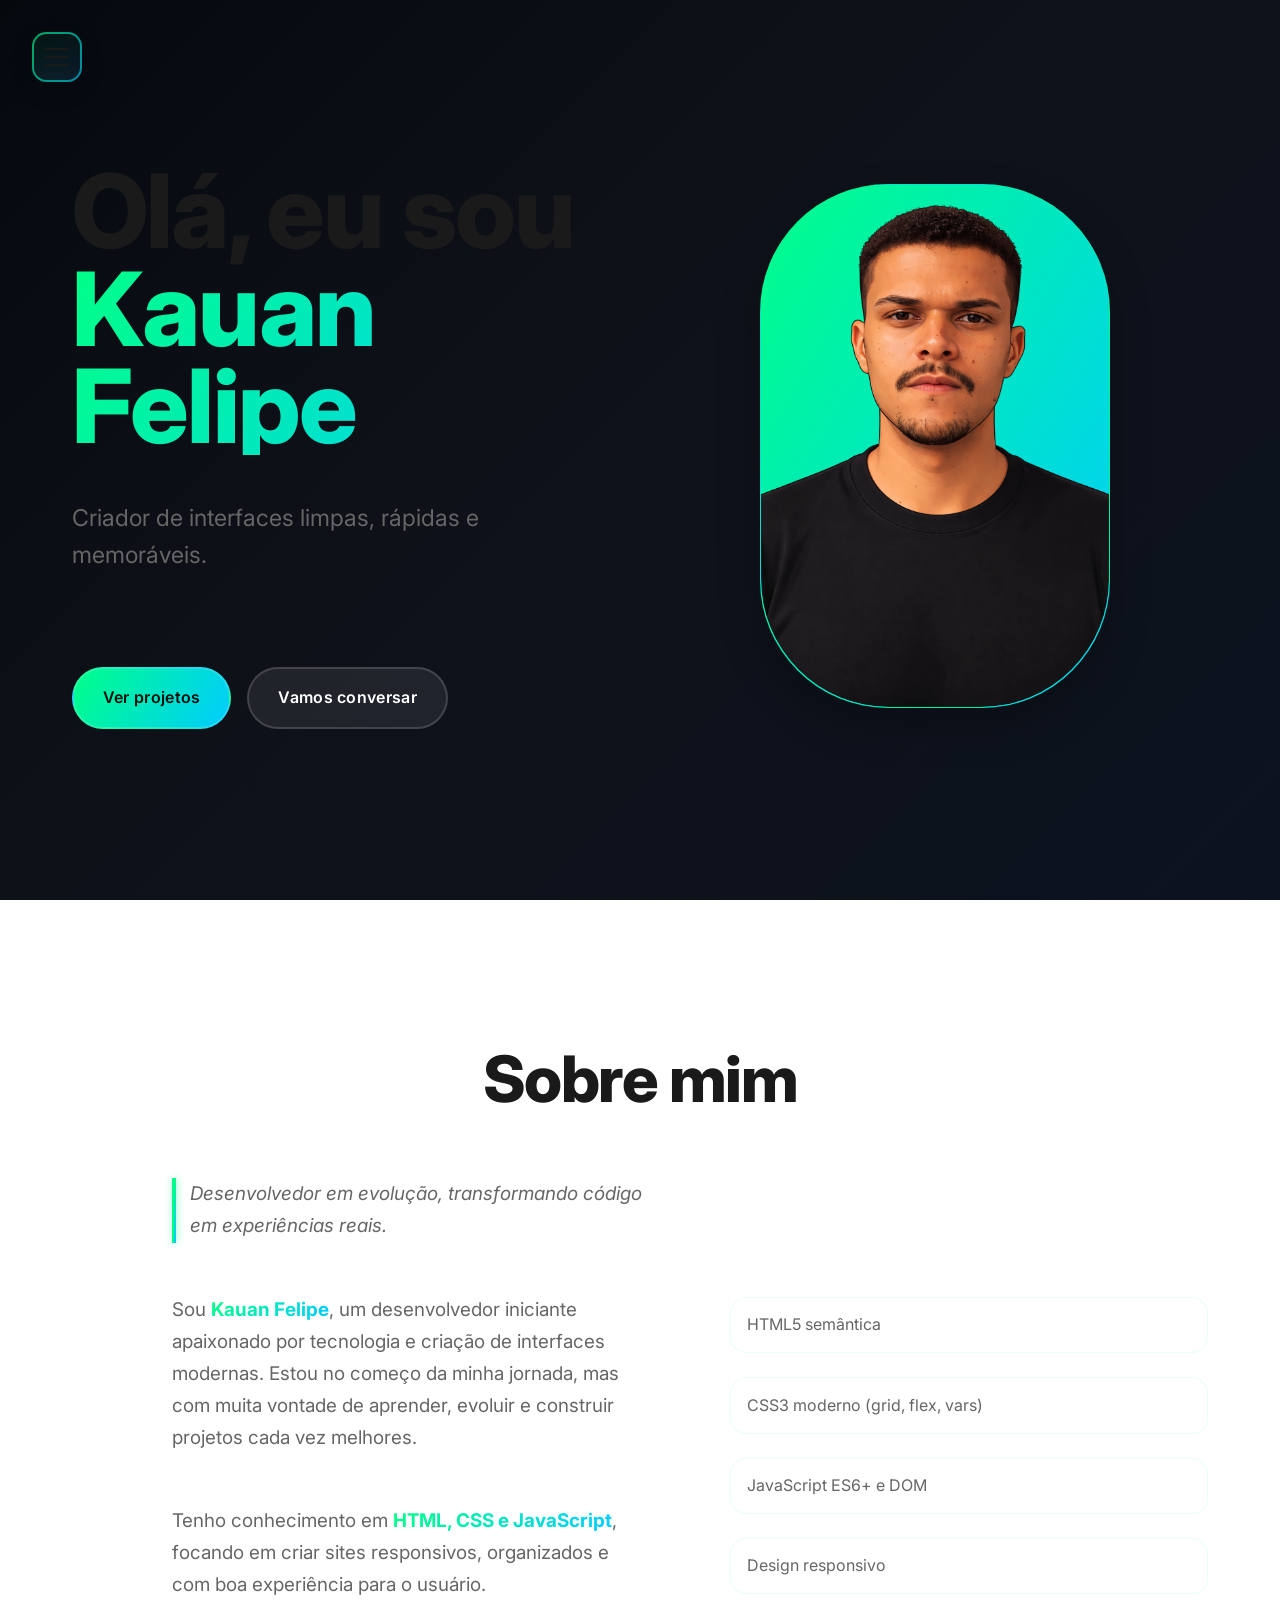
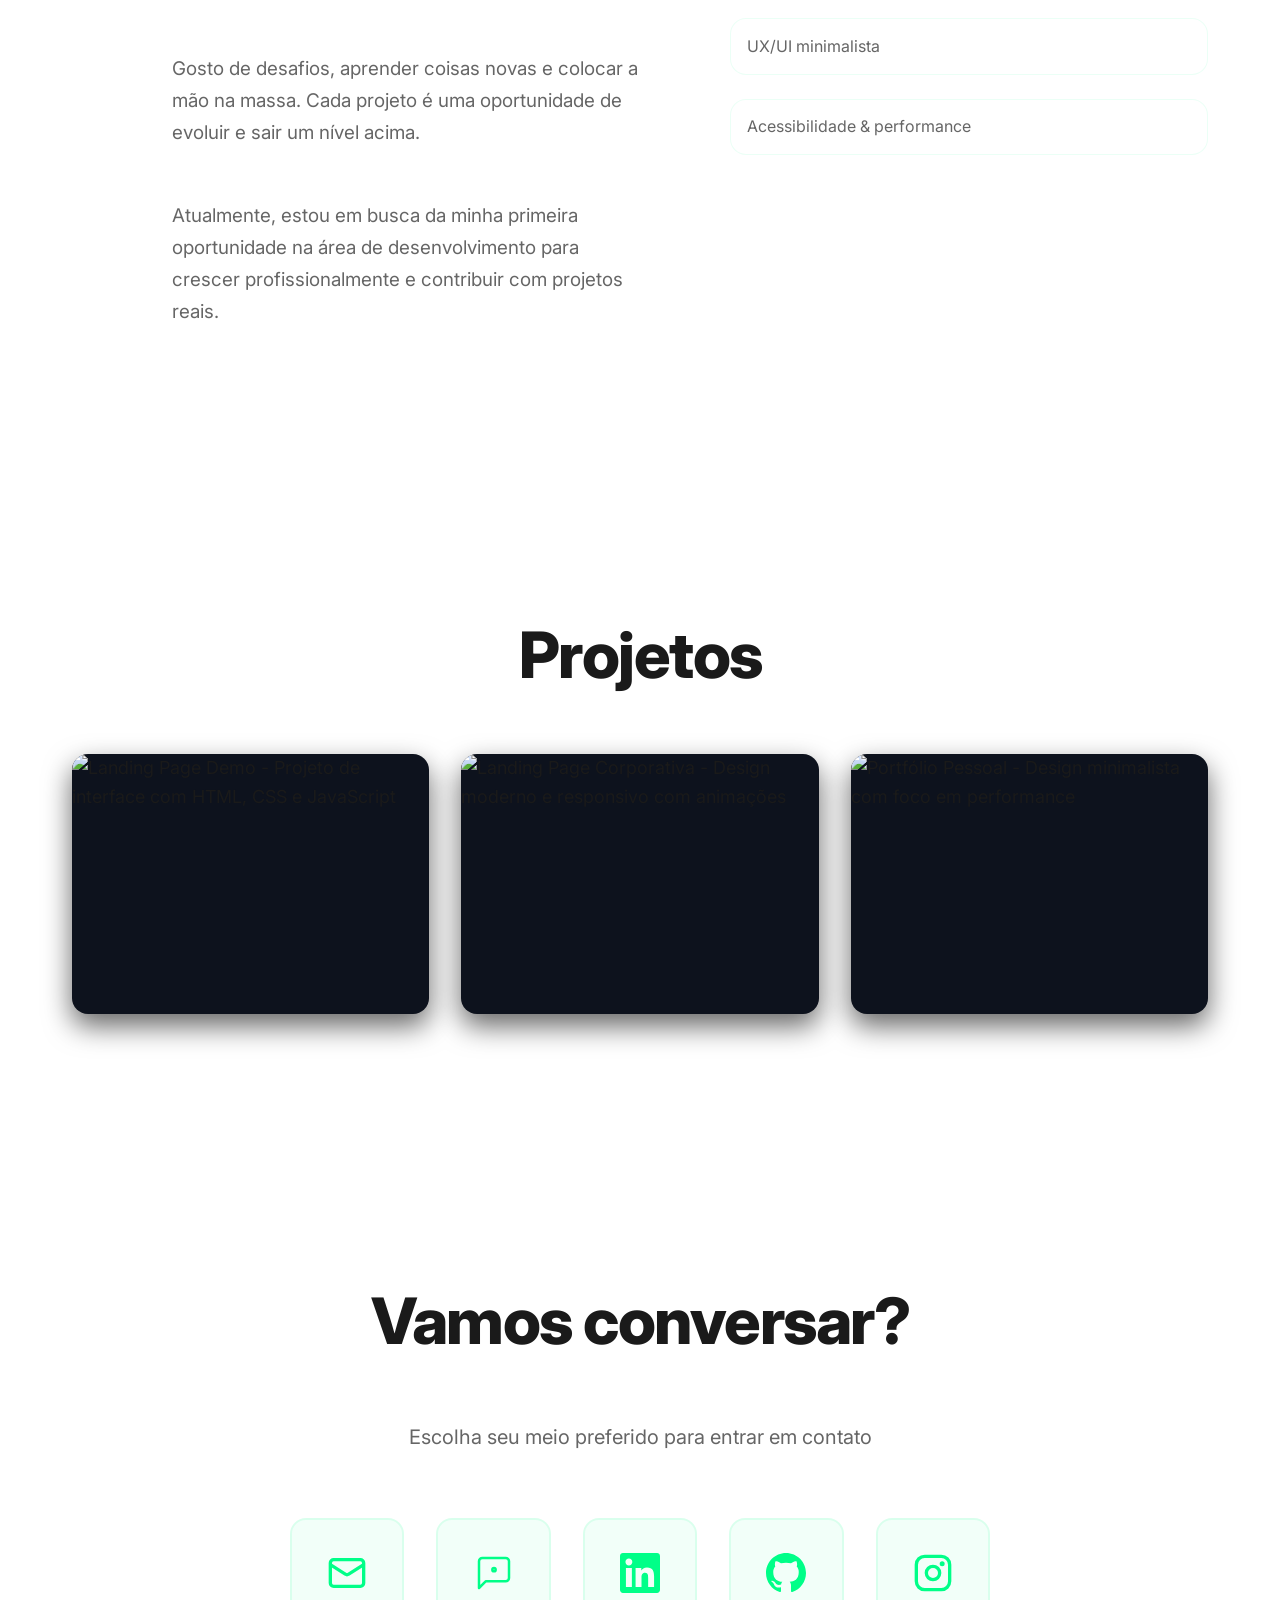
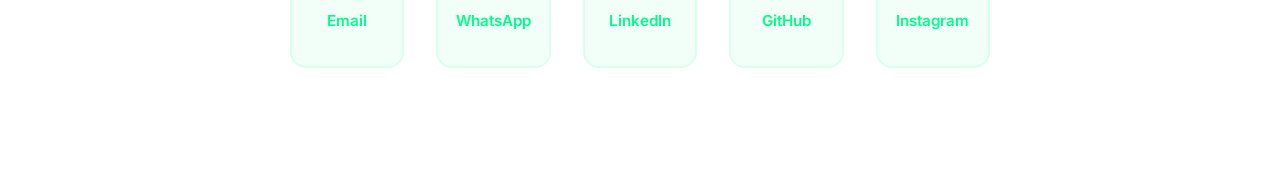
==== commit 8a4db1ab: "alteração 1" ====
--- a/Portfolio/index.html
+++ b/Portfolio/index.html
@@ -99,18 +99,18 @@
         <div class="projects__grid">
           <article class="project">
             <div class="project__image">
-              <img src="https://images.unsplash.com/photo-1519389950473-47ba0277781c?w=600&h=450&fit=crop" alt="Dashboard Analítico - Projeto de interface com gráficos e dados em tempo real" loading="lazy" />
+              <img src="img/landing_page.png" alt="Landing Page Demo - Projeto de interface com HTML, CSS e JavaScript" loading="lazy" />
               <div class="project__overlay">
-                <h3>Dashboard Analítico</h3>
-                <p>JavaScript, CSS Grid, API REST</p>
-                <a href="#" class="project__link">Ver projeto →</a>
+                <h3>Landing Page Demo</h3>
+                <p>HTML, CSS, JavaScript</p>
+                <a href="https://kauanzn004.github.io/Projeto-Landing-Page-1/" target="_blank" rel="noopener noreferrer" class="project__link">Ver projeto →</a>
               </div>
             </div>
           </article>
 
           <article class="project">
             <div class="project__image">
-              <img src="https://images.unsplash.com/photo-1498050108023-c5249f4df085?w=600&h=450&fit=crop" alt="Landing Page Corporativa - Design moderno e responsivo com animações" loading="lazy" />
+              <img src="img/landing_page_corporativa.png" alt="Landing Page Corporativa - Design moderno e responsivo com animações" loading="lazy" />
               <div class="project__overlay">
                 <h3>Landing Page Corporativa</h3>
                 <p>SEO técnico, animações CSS, responsividade</p>
@@ -121,7 +121,7 @@
 
           <article class="project">
             <div class="project__image">
-              <img src="https://images.unsplash.com/photo-1521791136064-7986c2920216?w=600&h=450&fit=crop" alt="Portfólio Pessoal - Design minimalista com foco em performance" loading="lazy" />
+              <img src="img/portfolio_pessoal.png" alt="Portfólio Pessoal - Design minimalista com foco em performance" loading="lazy" />
               <div class="project__overlay">
                 <h3>Portfólio Pessoal</h3>
                 <p>Arquitetura visual, performance e animação</p>
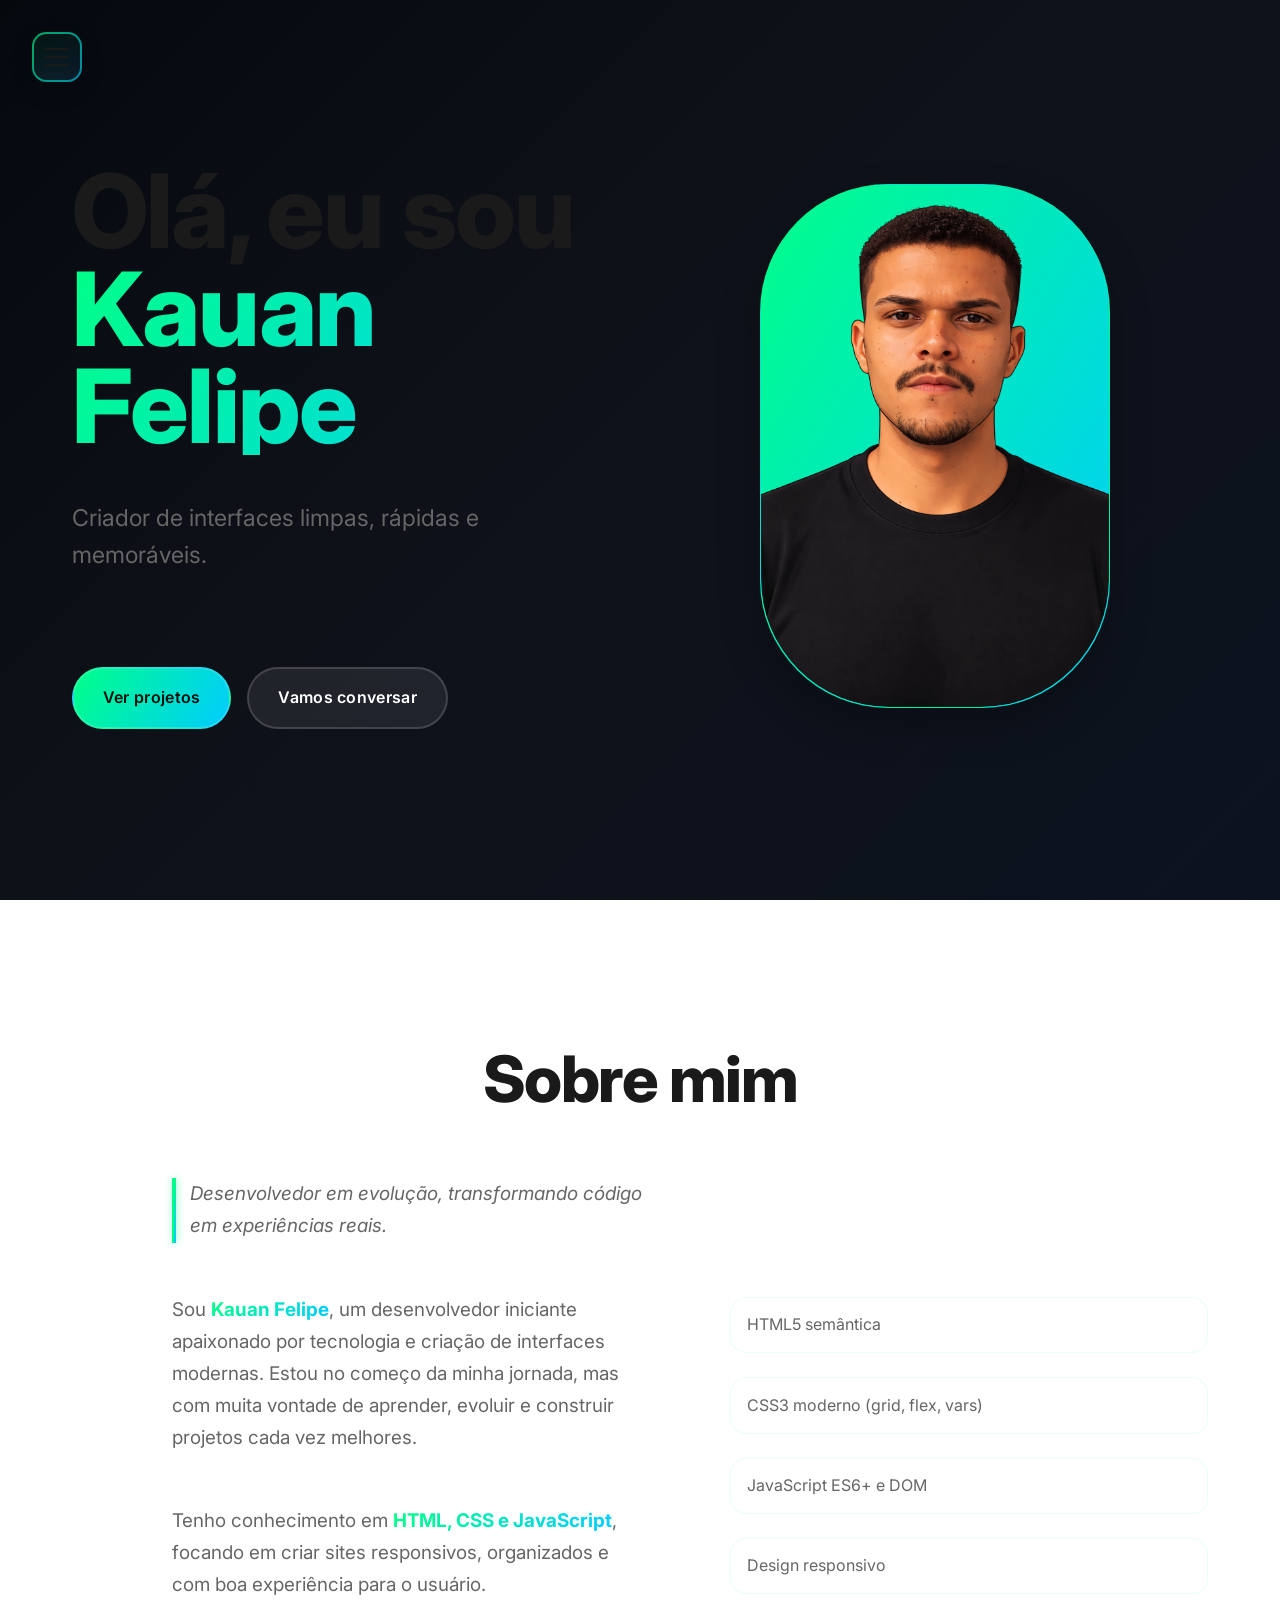
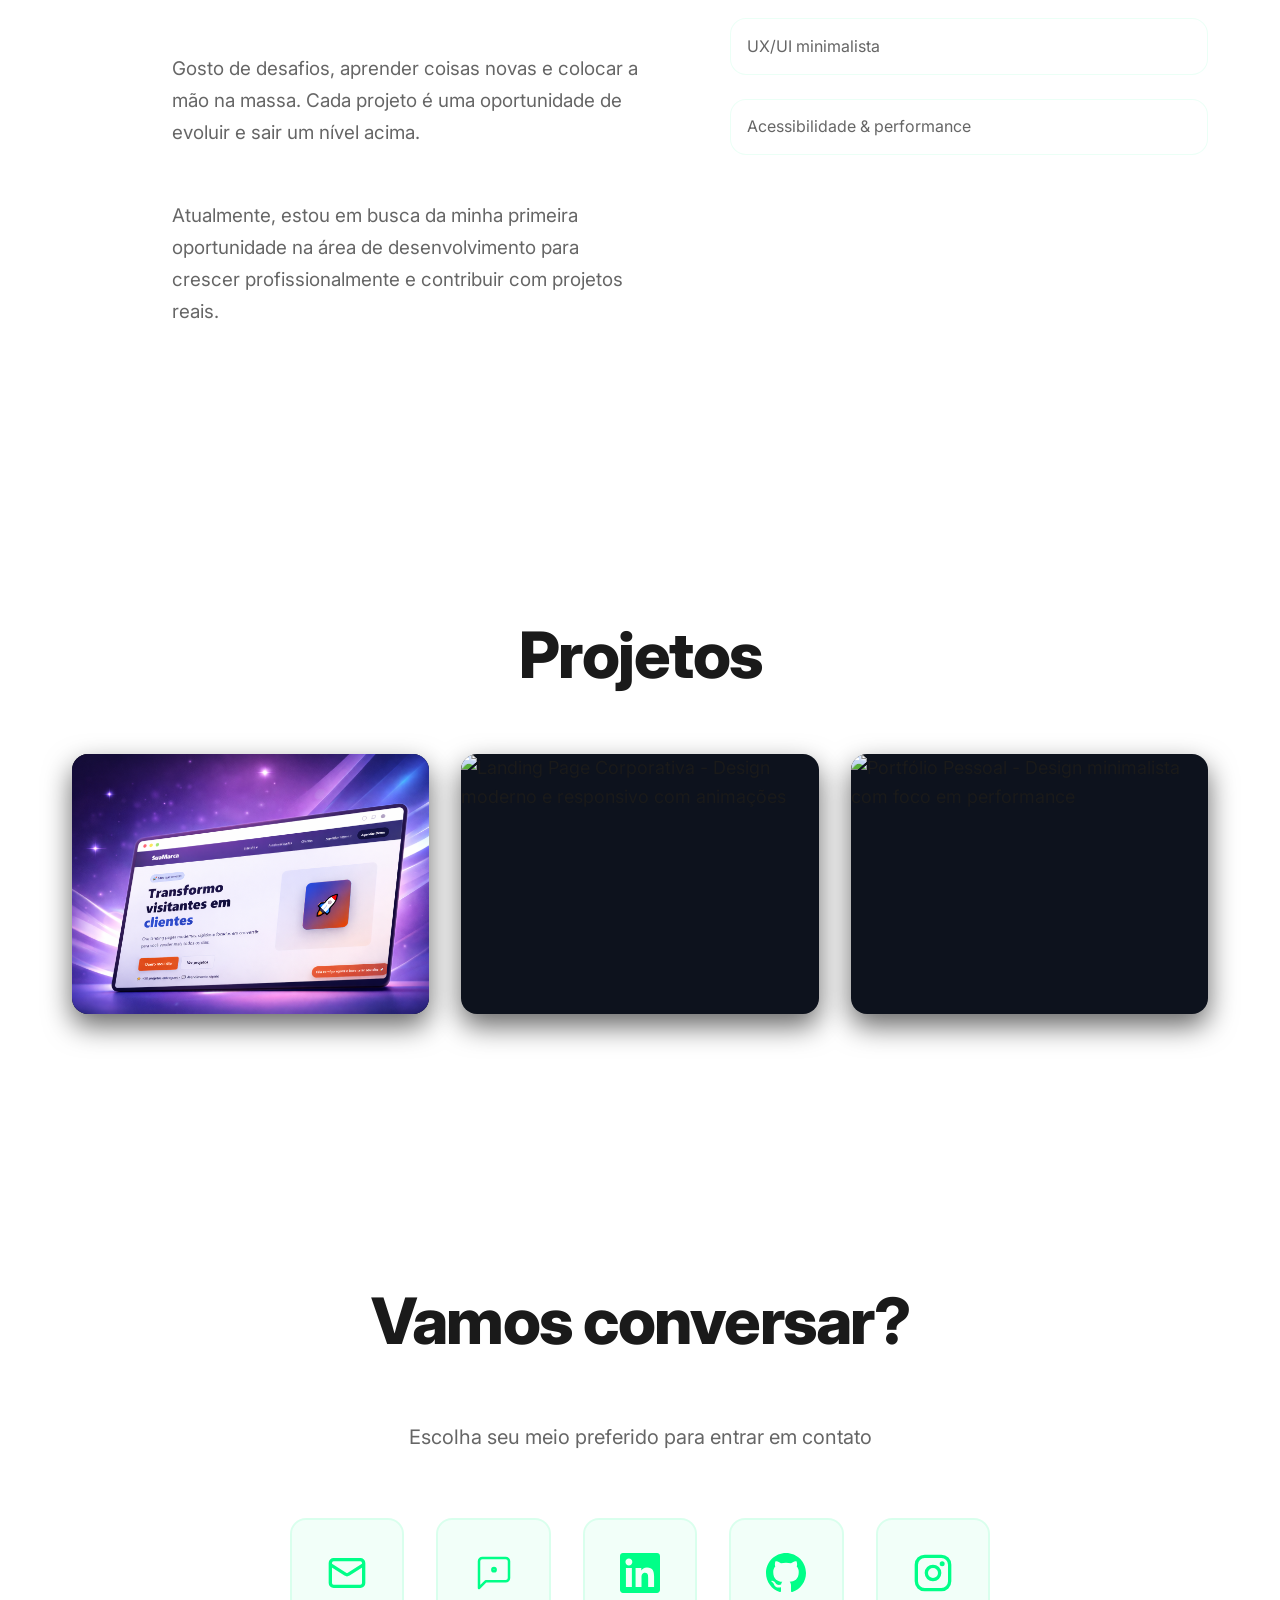
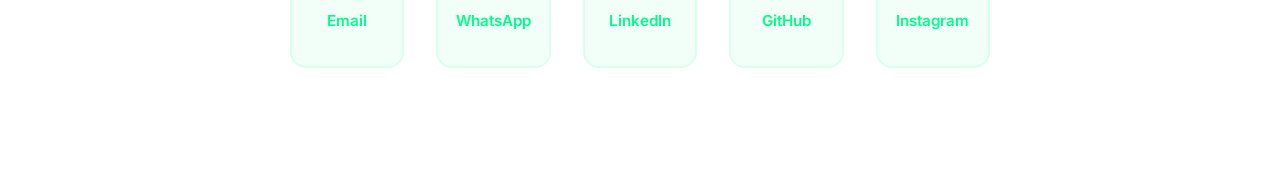
==== commit 5d03bd1e: "alteração 2" ====
--- a/Portfolio/index.html
+++ b/Portfolio/index.html
@@ -99,7 +99,7 @@
         <div class="projects__grid">
           <article class="project">
             <div class="project__image">
-              <img src="img/landing_page.png" alt="Landing Page Demo - Projeto de interface com HTML, CSS e JavaScript" loading="lazy" />
+              <img src="assets/img/landing_page.png" alt="Landing Page Demo - Projeto de interface com HTML, CSS e JavaScript" loading="lazy" />
               <div class="project__overlay">
                 <h3>Landing Page Demo</h3>
                 <p>HTML, CSS, JavaScript</p>
@@ -110,7 +110,7 @@
 
           <article class="project">
             <div class="project__image">
-              <img src="img/landing_page_corporativa.png" alt="Landing Page Corporativa - Design moderno e responsivo com animações" loading="lazy" />
+              <img src="assets/img/landing_page_corporativa.png" alt="Landing Page Corporativa - Design moderno e responsivo com animações" loading="lazy" />
               <div class="project__overlay">
                 <h3>Landing Page Corporativa</h3>
                 <p>SEO técnico, animações CSS, responsividade</p>
@@ -121,7 +121,7 @@
 
           <article class="project">
             <div class="project__image">
-              <img src="img/portfolio_pessoal.png" alt="Portfólio Pessoal - Design minimalista com foco em performance" loading="lazy" />
+              <img src="https://images.unsplash.com/photo-1521791136064-7986c2920216?w=600&h=450&fit=crop" alt="Portfólio Pessoal - Design minimalista com foco em performance" loading="lazy" />
               <div class="project__overlay">
                 <h3>Portfólio Pessoal</h3>
                 <p>Arquitetura visual, performance e animação</p>
